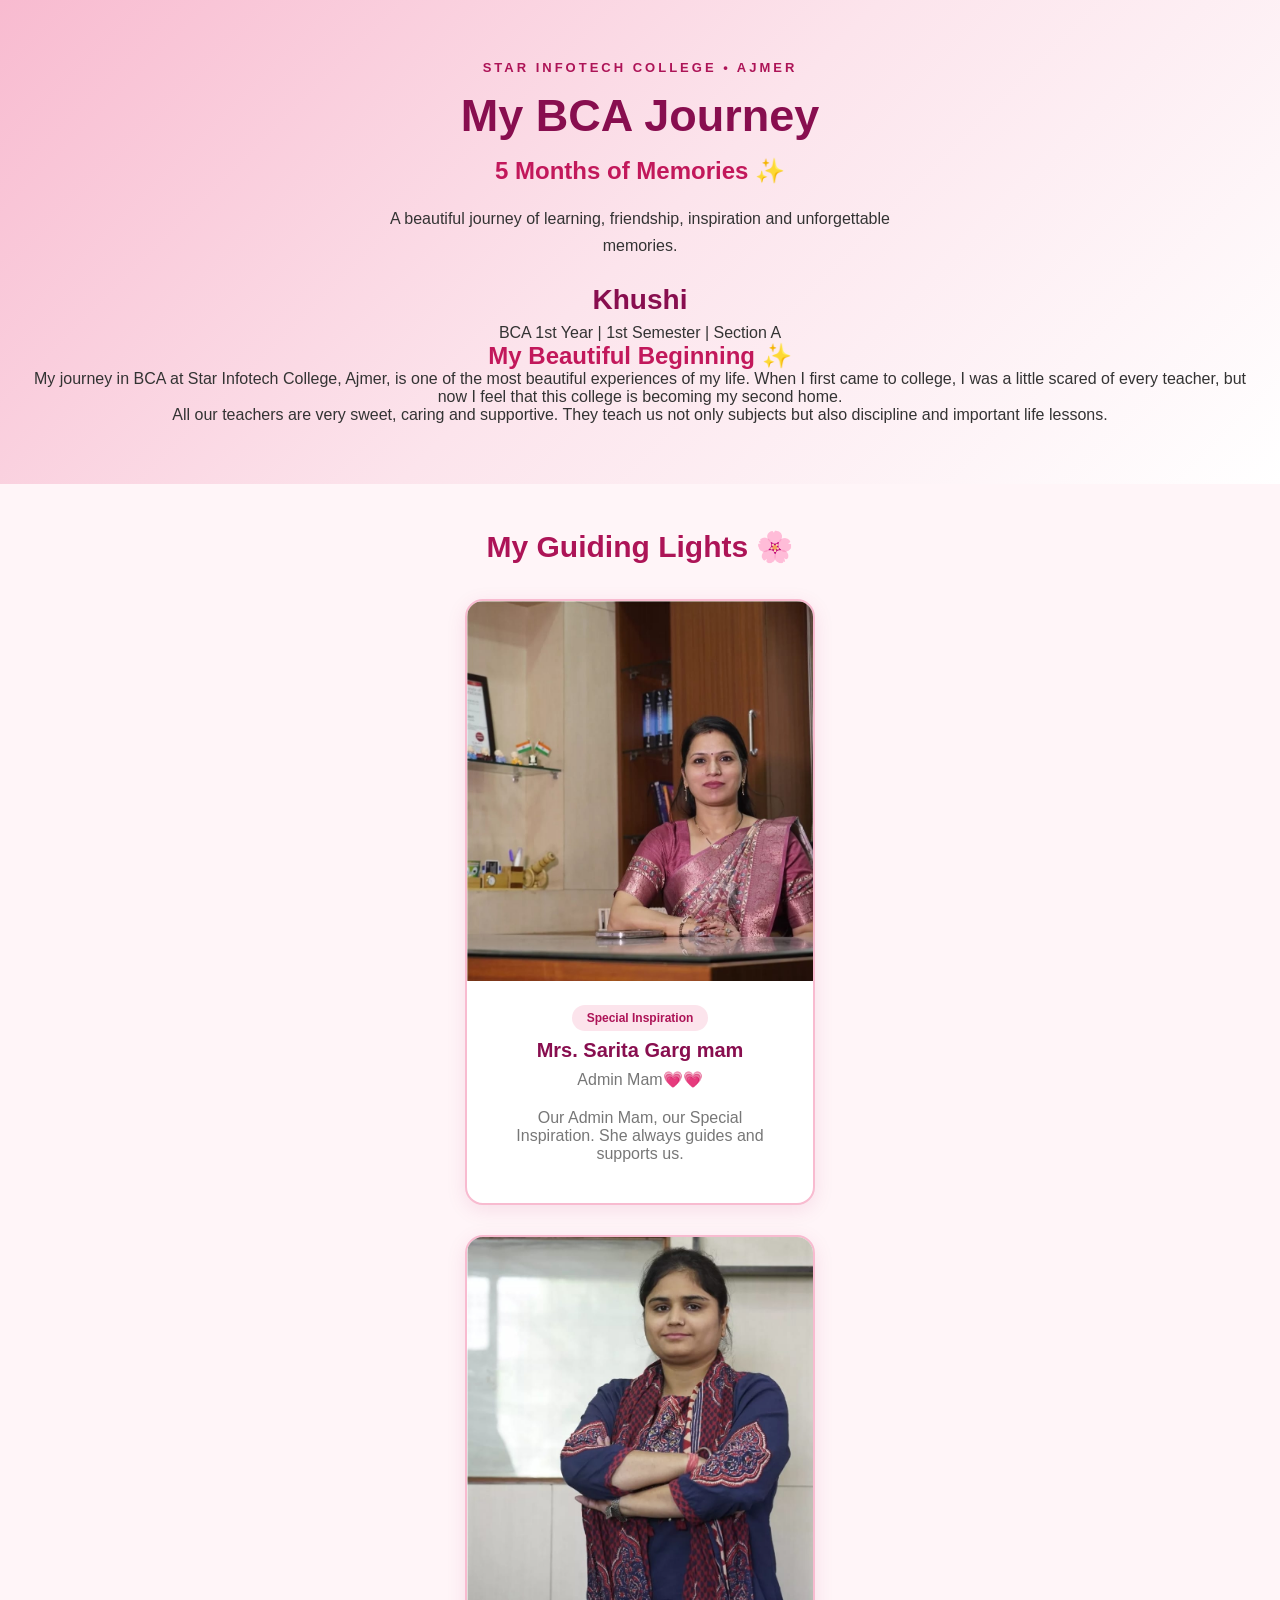
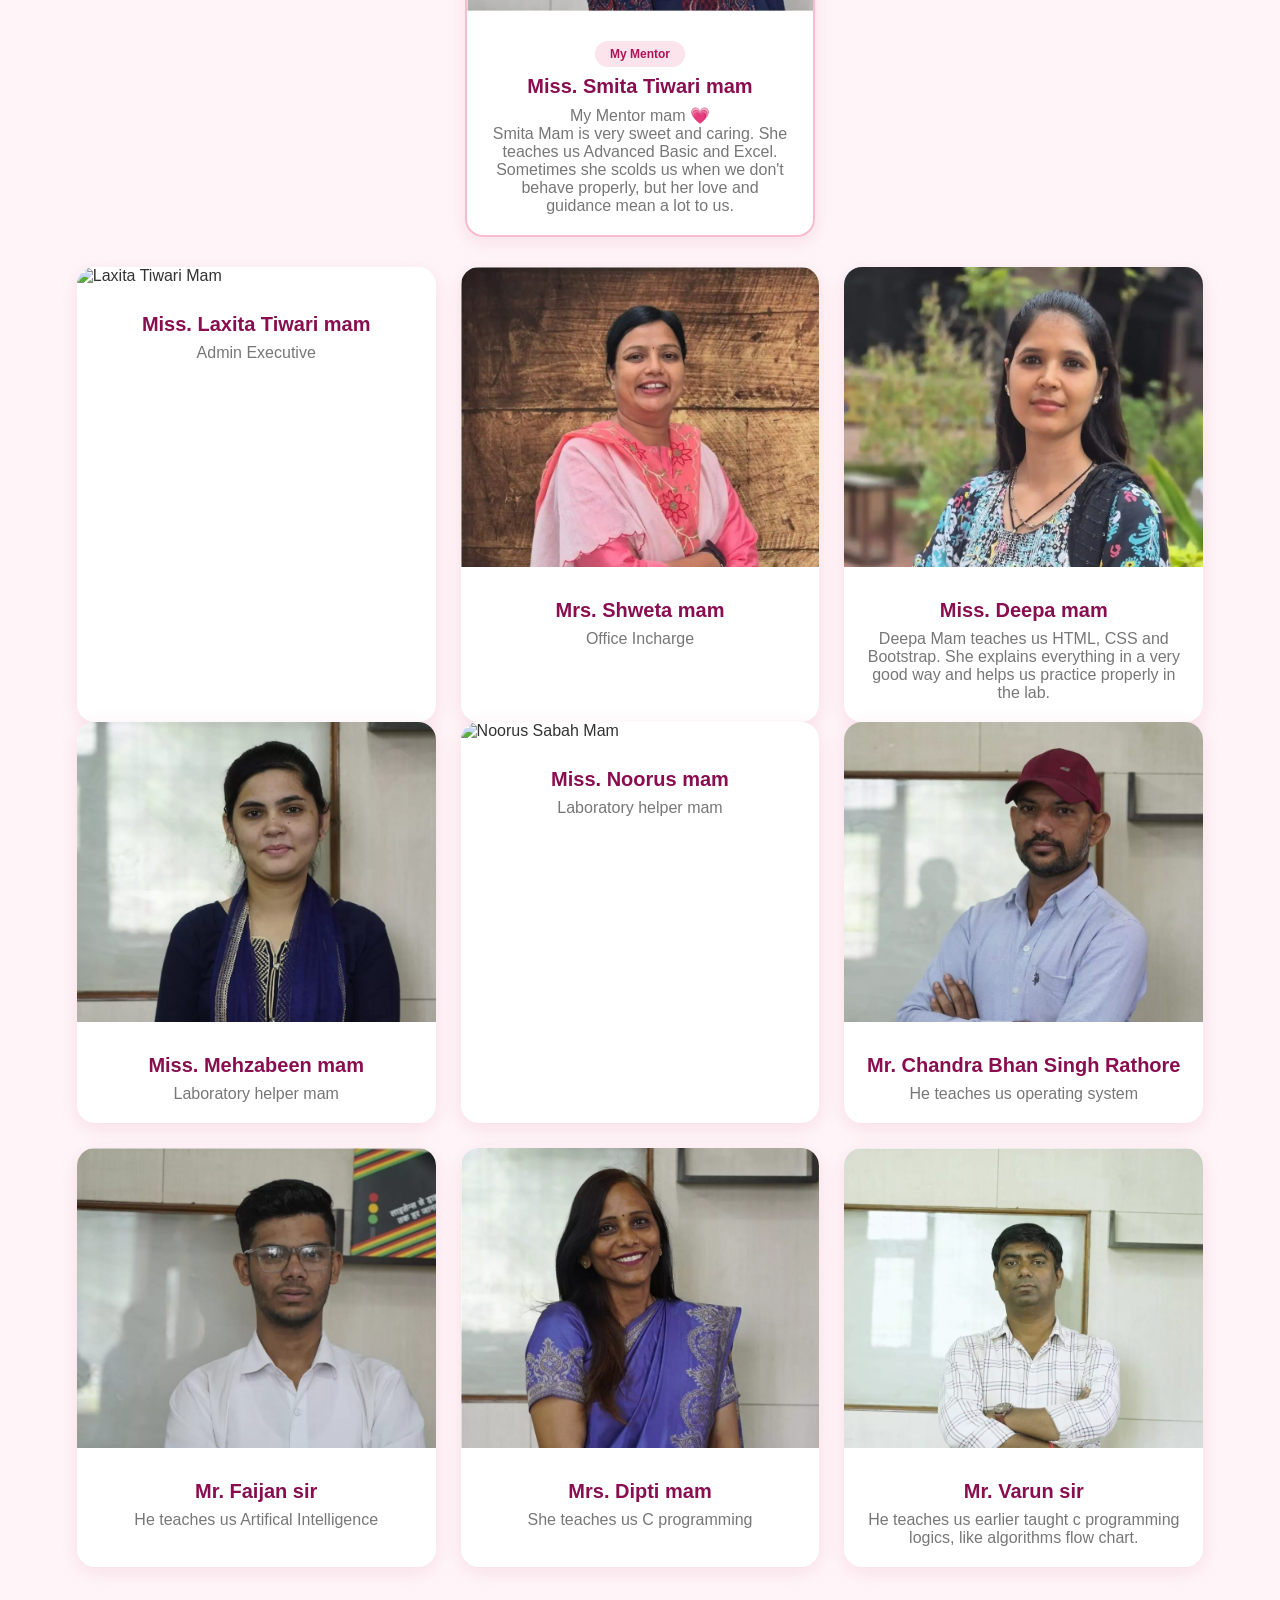
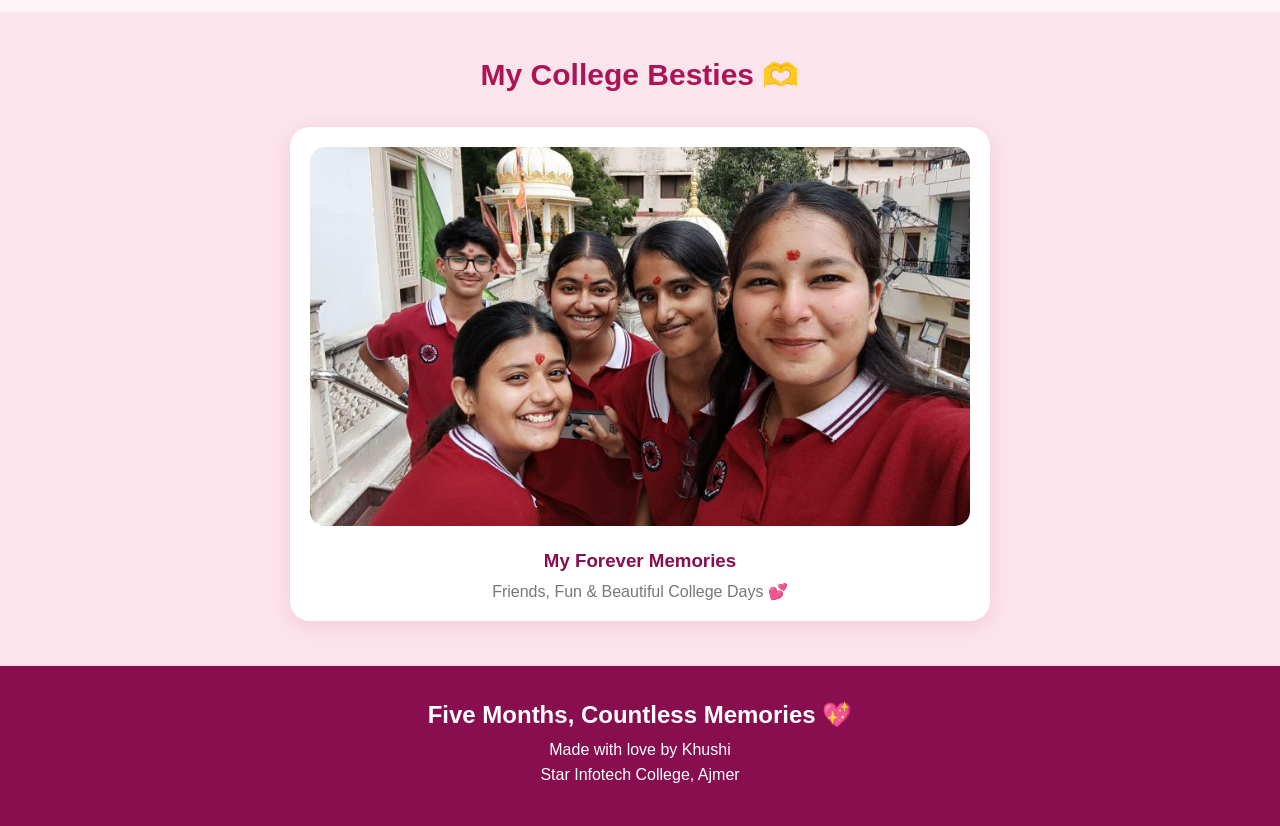
==== index.html @ 66fd8c84 "Initial commit" ====
<!DOCTYPE html>
<html lang="en">
<head>
    <meta charset="UTF-8">
    <meta name="viewport" content="width=device-width, initial-scale=1.0">
    <title>BCA Journey - Khushi</title>
    <link rel="stylesheet" href="style.css">
</head>
<body>

    <header class="hero">
        <p class="small-title">STAR INFOTECH COLLEGE • AJMER</p>
        <h1>My BCA Journey</h1>
        <h2>5 Months of Memories ✨</h2>
        <p class="intro">
            A beautiful journey of learning, friendship,
            inspiration and unforgettable memories.
        </p>
        <div class="student">
            <span>Khushi</span>
            <p>BCA 1st Year | 1st Semester | Section A</p>
        </div>
        <section class="journey">
        <h2>My Beautiful Beginning ✨</h2>

        <p>
            My journey in BCA at Star Infotech College, Ajmer,
            is one of the most beautiful experiences of my life.
            When I first came to college, I was a little scared
            of every teacher, but now I feel that this college
            is becoming my second home.
        </p>

        <p>
            All our teachers are very sweet, caring and supportive.
            They teach us not only subjects but also discipline
            and important life lessons.
        </p>
    </section>
    </header>

    <section class="teachers">
        <h2 class="section-title">My Guiding Lights 🌸</h2>

        <div class="teacher-card special">
            <img src="admin mam.jpeg" alt="Sarita Garg Mam">
            <div class="info">
                <span class="tag">Special Inspiration</span>
                <h3>Mrs. Sarita Garg mam</h3>
                <p>Admin Mam💗💗</p>
                <div class="info">
                <p>
                    Our Admin Mam, 
                    our Special Inspiration.
                    She always guides and supports us.
                </p>
                </div>
            </div>
        </div>

    
        <div class="teacher-card special">
            <img src="smita mam.jpeg" alt="Smita Tiwari Mam">
            <div class="info">
                <span class="tag">My Mentor</span>
                <h3>Miss. Smita Tiwari mam</h3>
                <p>My Mentor mam 💗</p>
                <p>
                    Smita Mam is very sweet and caring.
                    She teaches us Advanced Basic and Excel.
                    Sometimes she scolds us when we don't behave
                    properly, but her love and guidance mean a lot to us.
                </p>
            </div>
        </div>

        <div class="teacher-grid">
            <div class="teacher-card">
                <img src="laxita mam.jpeg" alt="Laxita Tiwari Mam">
                <div class="info">
                    <h3>Miss. Laxita Tiwari mam</h3>
                    <p>Admin Executive</p>
                </div>
            </div>
            <div class="teacher-card">
                <img src="shweta mam.jpeg" alt="Shweta Morwal Mam">
                <div class="info">
                    <h3>Mrs. Shweta mam</h3>
                    <p>Office Incharge </p>
                </div>
            </div>
        <div class="teacher-card">
                <img src="deepa mam.jpeg" alt="Deepa Nankwani Mam">
                <div class="info">
                    <h3>Miss. Deepa mam</h3>
                    <p>
                        Deepa Mam teaches us HTML, CSS and Bootstrap.
                        She explains everything in a very good way
                        and helps us practice properly in the lab.
            </p>
                </div>
            </div>
        </div>
        <div class="teacher-grid">    

            <div class="teacher-card">
                <img src="mehzabeen mam.jpeg" alt="Mehzabeen Moyal Mam">
                <div class="info">
                    <h3>Miss. Mehzabeen mam</h3>
                    <p>Laboratory helper mam </p>
                </div>
            </div>

            <div class="teacher-card">
                <img src="Noorus mam.jpeg" alt="Noorus Sabah Mam">
                <div class="info">
                    <h3>Miss. Noorus mam</h3>
                    <p>Laboratory helper mam</p>
                </div>
            </div>

            <div class="teacher-card">
                <img src="cb sir.jpeg" alt="Chandra Bhan Singh Rathore Sir">
                <div class="info">
                    <h3>Mr. Chandra Bhan Singh Rathore</h3>
                    <p>He teaches us operating system </p>
                </div>
            </div>

            <div class="teacher-card">
                <img src="Faijan sir.jpeg" alt="Faijan Ansari Sir">
                <div class="info">
                    <h3>Mr. Faijan sir</h3>
                    <p>He teaches us Artifical Intelligence </p>
                </div>
            </div>

            <div class="teacher-card">
                <img src="deepti mam.jpeg" alt="Dipti Kothari Mam">
                <div class="info">
                    <h3>Mrs. Dipti mam</h3>
                    <p>She teaches us C programming </p>
                </div>
            </div>

            <div class="teacher-card">
                <img src="varun sir.jpeg" alt="Varun Bundel Sir">
                <div class="info">
                    <h3>Mr. Varun sir</h3>
                    <p>He teaches us earlier taught c programming logics, like algorithms flow chart.</p>
                </div>
            </div>
        </div>
    </section>
    <section class="friends">
        <h2 class="section-title">My College Besties 🫶</h2>

        <div class="friend-card">
            <img src="frds.jpeg" alt="Khushi and Friends">
            <h3>My Forever Memories</h3>
            <p>Friends, Fun & Beautiful College Days 💕</p>
        </div>
    </section>

    <footer>
        <h2>Five Months, Countless Memories 💖</h2>
        <p>Made with love by Khushi</p>
        <p>Star Infotech College, Ajmer</p>
    </footer>

</body>
</html>
---- style.css ----
* {
    margin: 0;
    padding: 0;
    box-sizing: border-box;
}

body {
    font-family: 'Segoe UI', Arial, sans-serif;
    background: #fff5f8;
    color: #333;
}


.hero {
    text-align: center;
    padding: 60px 20px;
    background: linear-gradient(135deg, #f8bbd0, #fce4ec, #fff);
}

.small-title {
    letter-spacing: 3px;
    color: #ad1457;
    font-size: 13px;
    font-weight: bold;
}

.hero h1 {
    font-size: 45px;
    color: #880e4f;
    margin: 15px 0;
}

.hero h2 {
    color: #c2185b;
    font-size: 24px;
}

.intro {
    margin: 20px auto;
    max-width: 500px;
    line-height: 1.7;
}

.student {
    margin-top: 25px;
}

.student span {
    font-size: 28px;
    font-weight: bold;
    color: #880e4f;
}

.student p {
    margin-top: 8px;
}

/* Section */
.teachers,
.friends {
    padding: 45px 6%;
}

.section-title {
    text-align: center;
    font-size: 30px;
    color: #ad1457;
    margin-bottom: 35px;
}

.teacher-card {
    background: white;
    border-radius: 18px;
    overflow: hidden;
    box-shadow: 0 5px 20px rgba(173, 20, 87, 0.10);
    transition: 0.3s;
}

.teacher-card:hover {
    transform: translateY(-6px);
    box-shadow: 0 10px 25px rgba(173, 20, 87, 0.20);
}

.teacher-card img {
    width: 100%;
    height: 300px;
    object-fit: cover;
    object-position: center top;
}

.info {
    padding: 20px;
    text-align: center;
}

.info h3 {
    color: #880e4f;
    font-size: 20px;
    margin: 8px 0;
}

.info p {
    color: #777;
}

/* Admin and Mentor Cards */
.special {
    max-width: 350px;
    margin: 0 auto 30px;
    border: 2px solid #f8bbd0;
}

.special img {
    height: 380px;
}

.tag {
    display: inline-block;
    background: #fce4ec;
    color: #ad1457;
    padding: 6px 15px;
    border-radius: 20px;
    font-size: 12px;
    font-weight: bold;
}


.teacher-grid {
    display: grid;
    grid-template-columns: repeat(3, 1fr);
    gap: 25px;
}


.friends {
    background: #fce4ec;
}

.friend-card {
    max-width: 700px;
    margin: auto;
    text-align: center;
    background: white;
    padding: 20px;
    border-radius: 20px;
    box-shadow: 0 5px 20px rgba(173, 20, 87, 0.12);
}

.friend-card img {
    width: 100%;
    height: auto;
    max-height: 600px;
    object-fit: contain;
    border-radius: 15px;
}

.friend-card h3 {
    color: #880e4f;
    margin: 20px 0 10px;
}

.friend-card p {
    color: #777;
}

/* Footer */
footer {
    text-align: center;
    padding: 35px 20px;
    background: #880e4f;
    color: white;
}

footer h2 {
    margin-bottom: 12px;
}

footer p {
    margin: 7px 0;
}


@media (max-width: 768px) {

    .hero h1 {
        font-size: 32px;
    }

    .teacher-grid {
        grid-template-columns: repeat(2, 1fr);
        gap: 15px;
    }

    .teacher-card img {
        height: 220px;
    }

    .special img {
        height: 320px;
    }

    .info h3 {
        font-size: 16px;
    }

    .section-title {
        font-size: 24px;
    }
}

@media (max-width: 480px) {

    .teacher-grid {
        grid-template-columns: 1fr;
    }

    .teacher-card img {
        height: 300px;
    }

    .special img {
        height: 350px;
    }
}
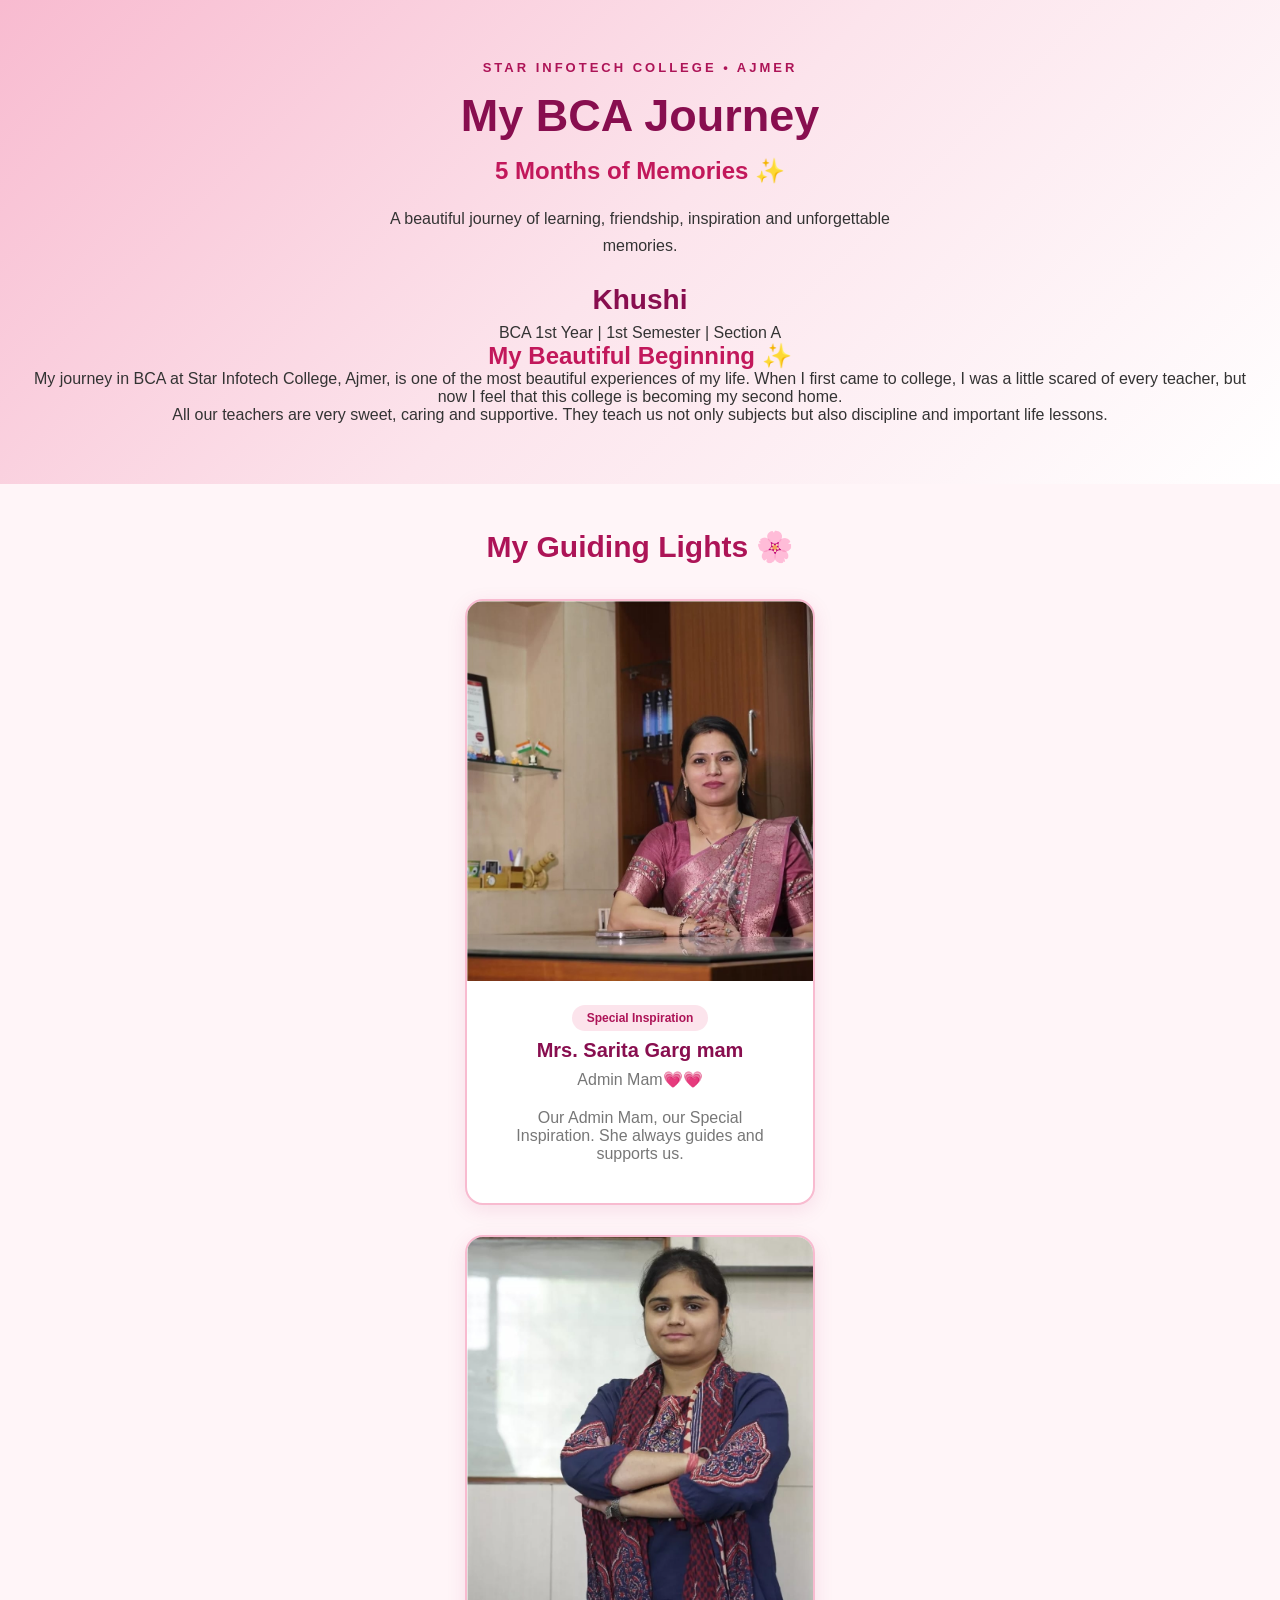
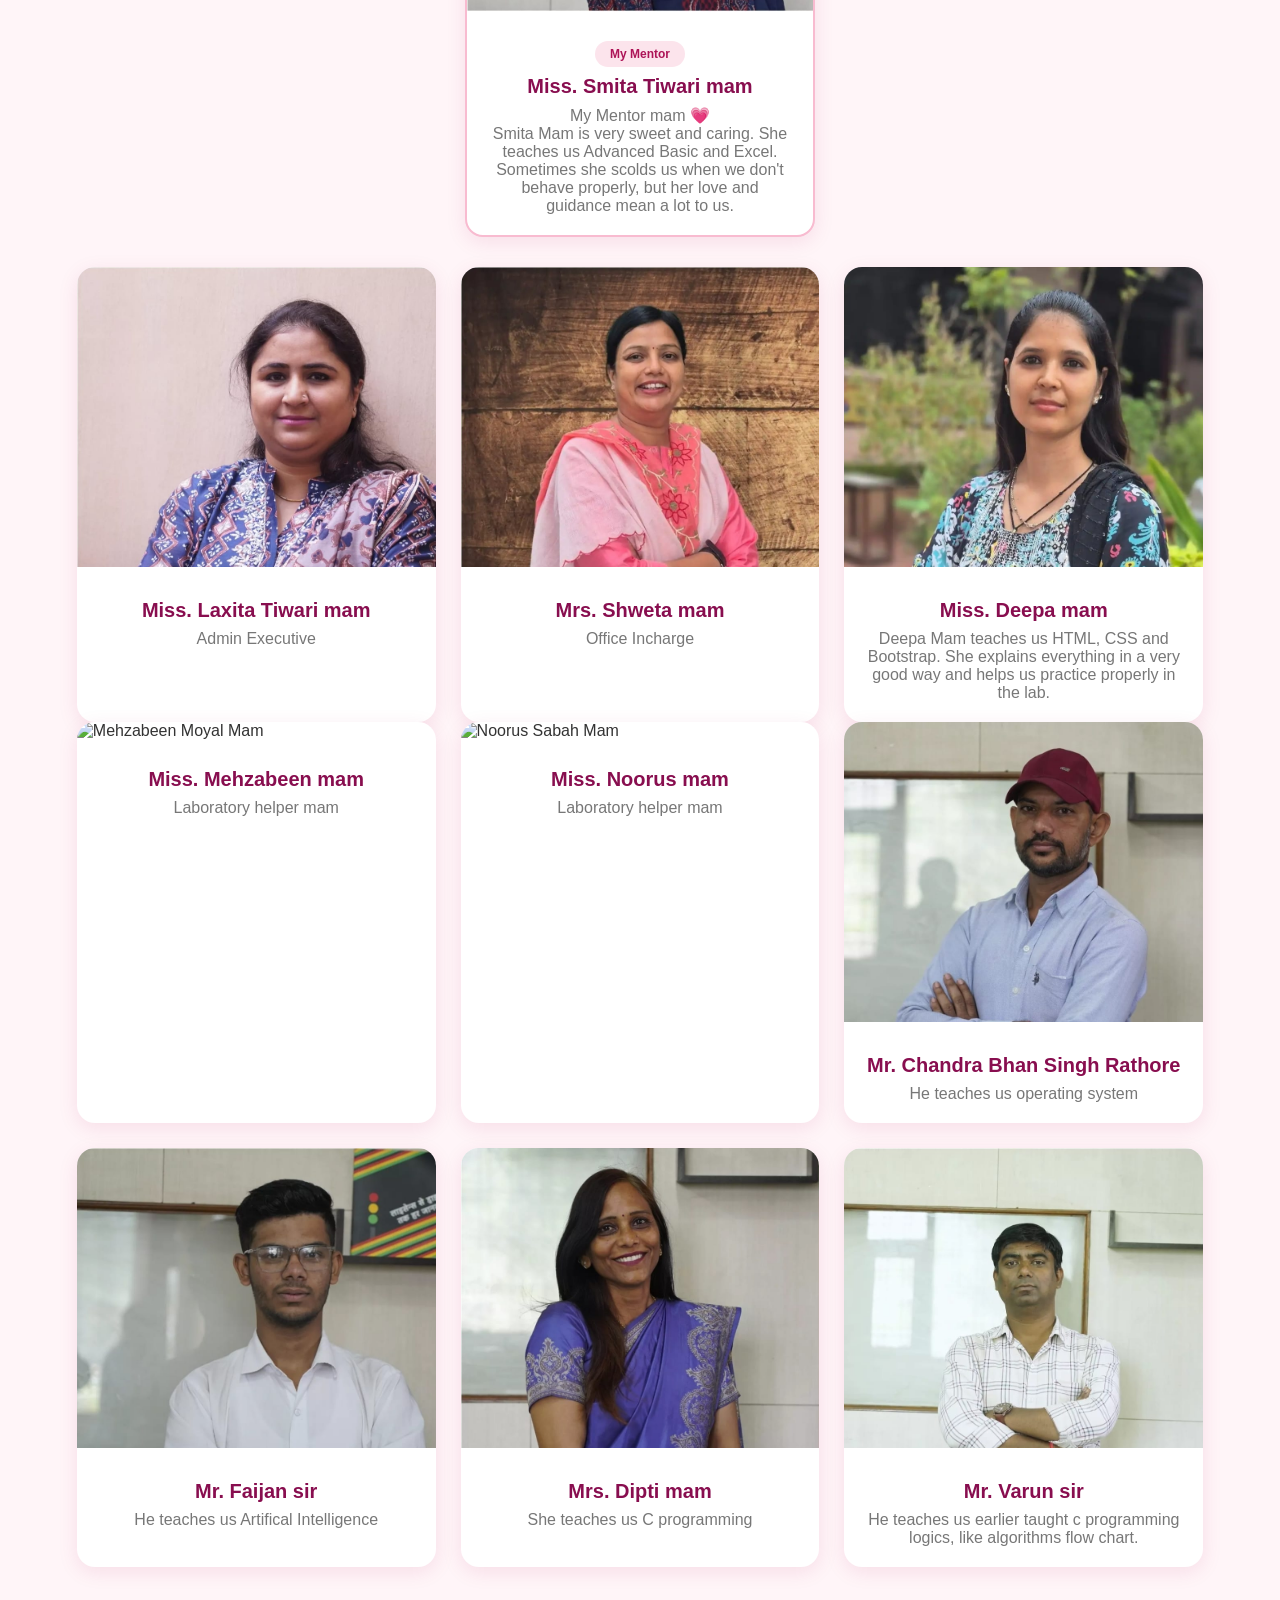
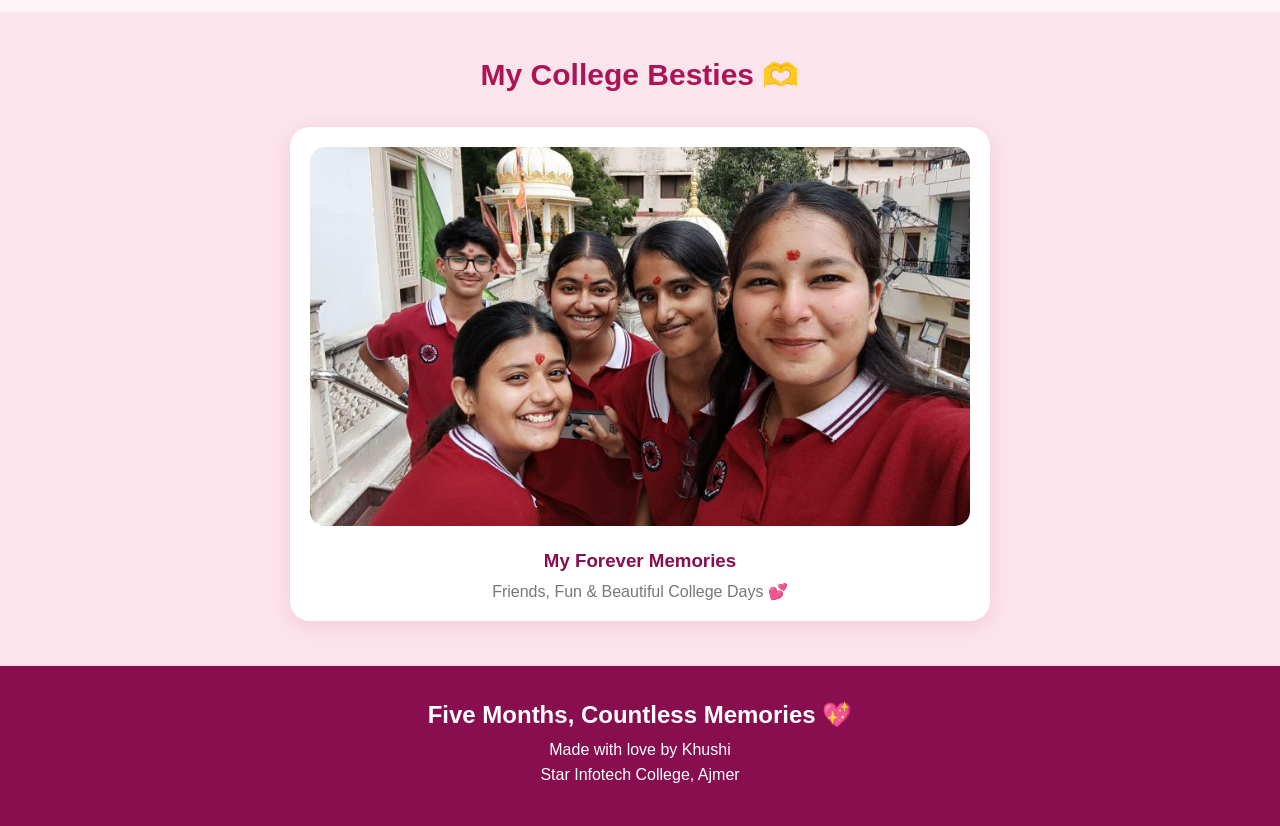
==== commit 5bfa416f: "Add files via upload" ====
--- a/index.html
+++ b/index.html
@@ -76,7 +76,7 @@
 
         <div class="teacher-grid">
             <div class="teacher-card">
-                <img src="laxita mam.jpeg" alt="Laxita Tiwari Mam">
+                <img src="Laxita mam.jpeg" alt="Laxita Tiwari Mam">
                 <div class="info">
                     <h3>Miss. Laxita Tiwari mam</h3>
                     <p>Admin Executive</p>
@@ -104,7 +104,7 @@
         <div class="teacher-grid">    
 
             <div class="teacher-card">
-                <img src="mehzabeen mam.jpeg" alt="Mehzabeen Moyal Mam">
+                <img src="Mehzabeen mam.jpeg" alt="Mehzabeen Moyal Mam">
                 <div class="info">
                     <h3>Miss. Mehzabeen mam</h3>
                     <p>Laboratory helper mam </p>
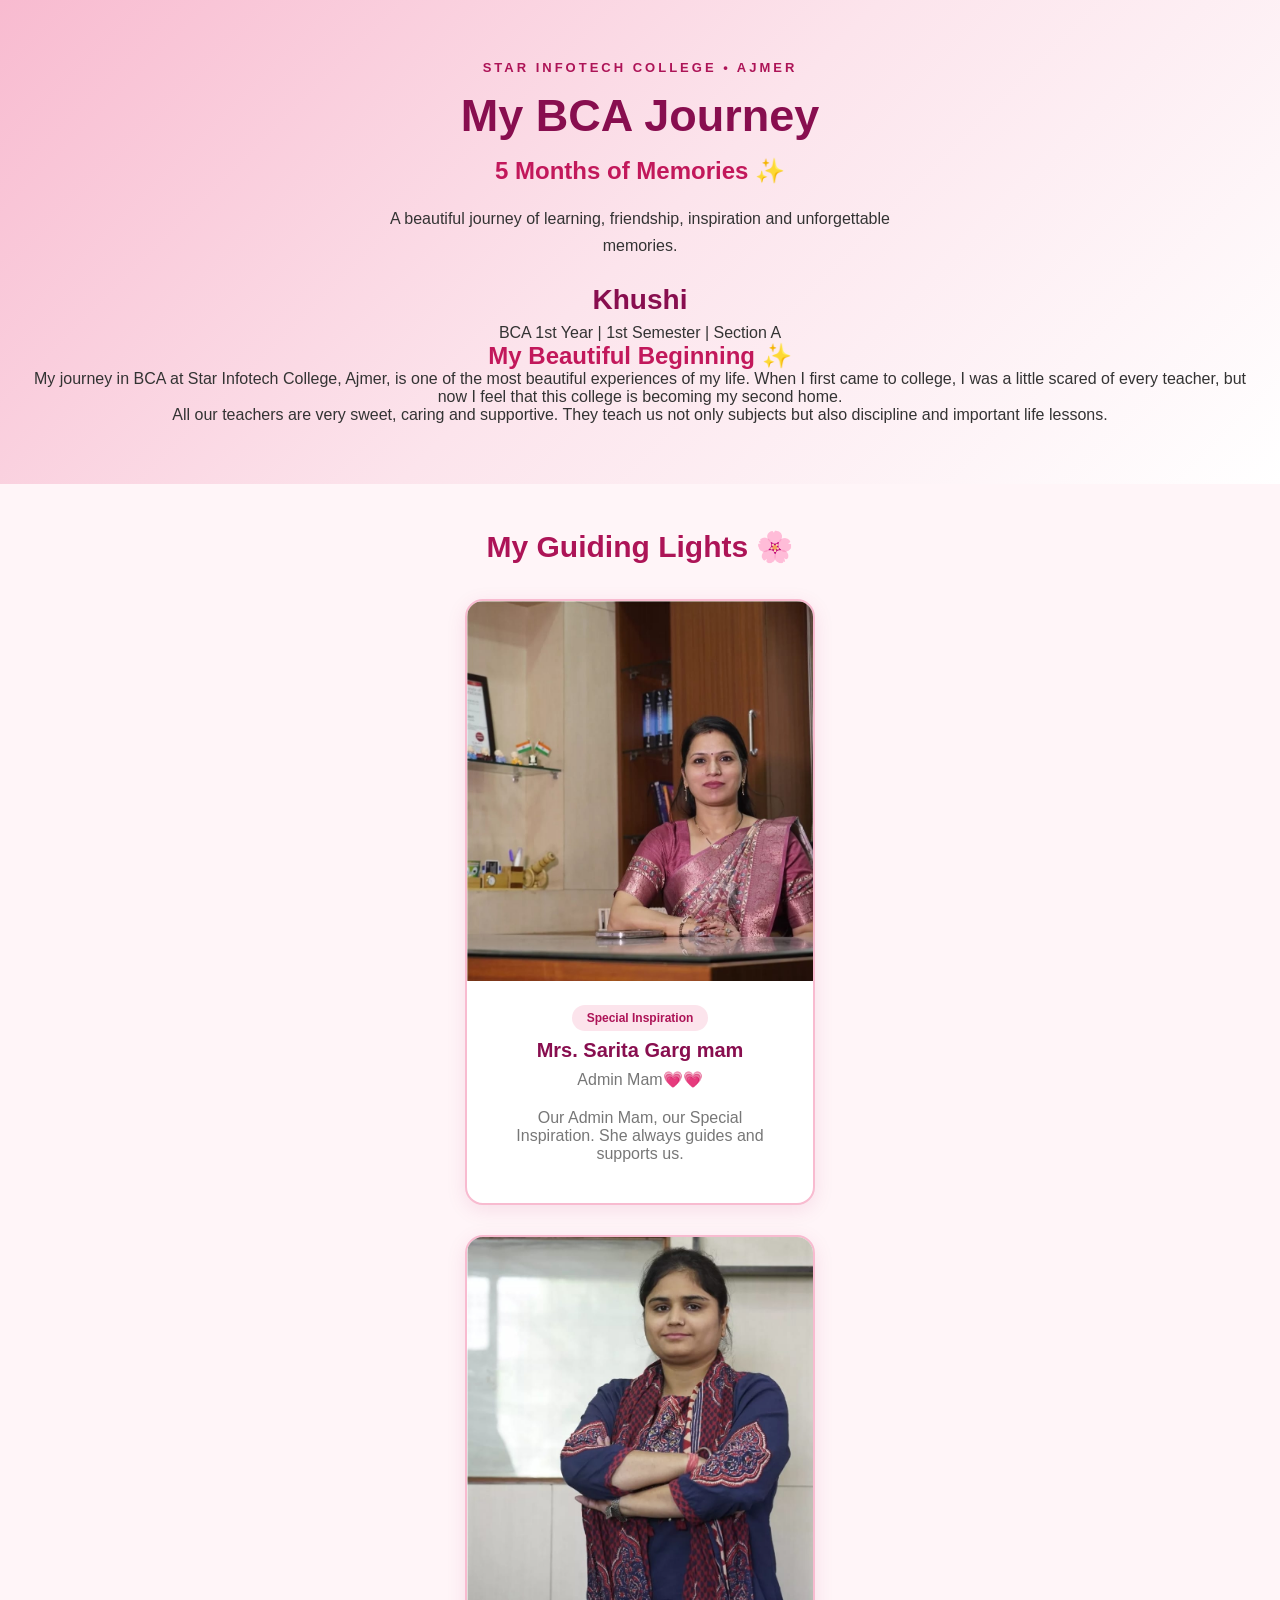
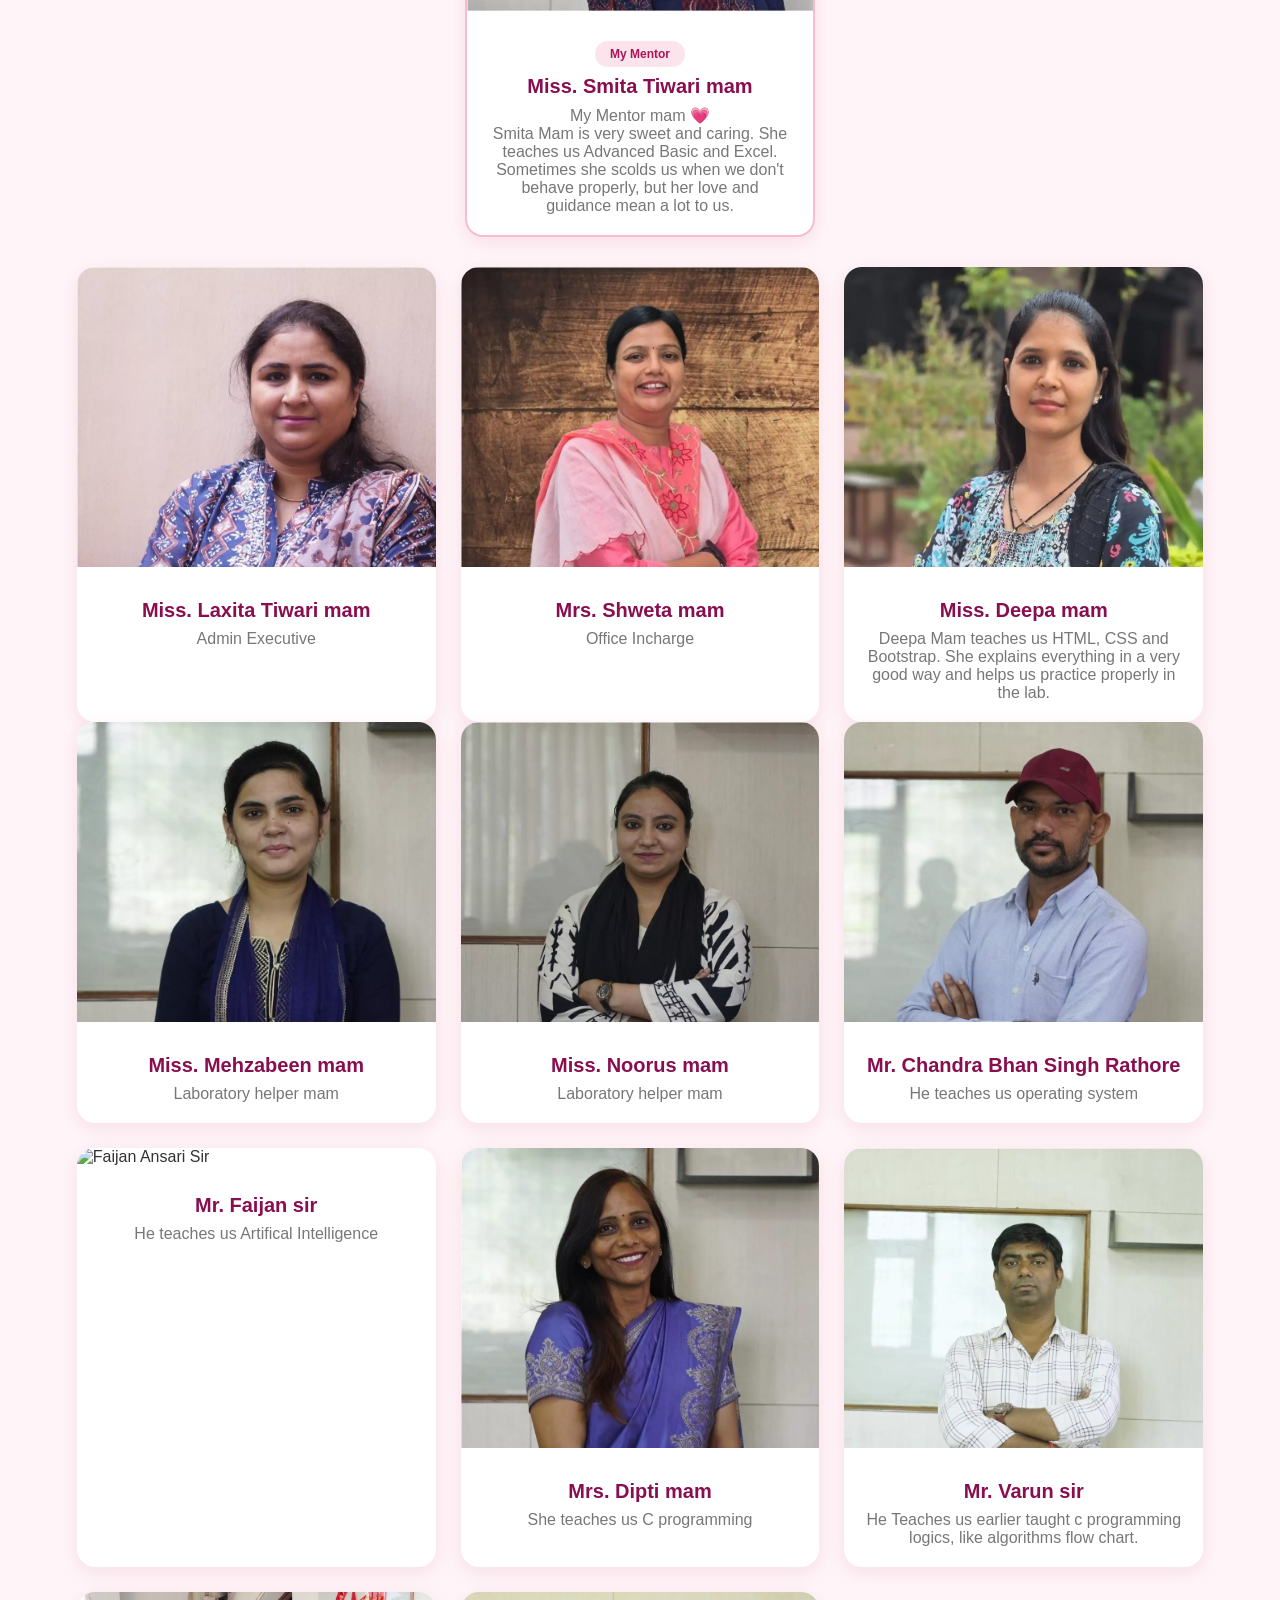
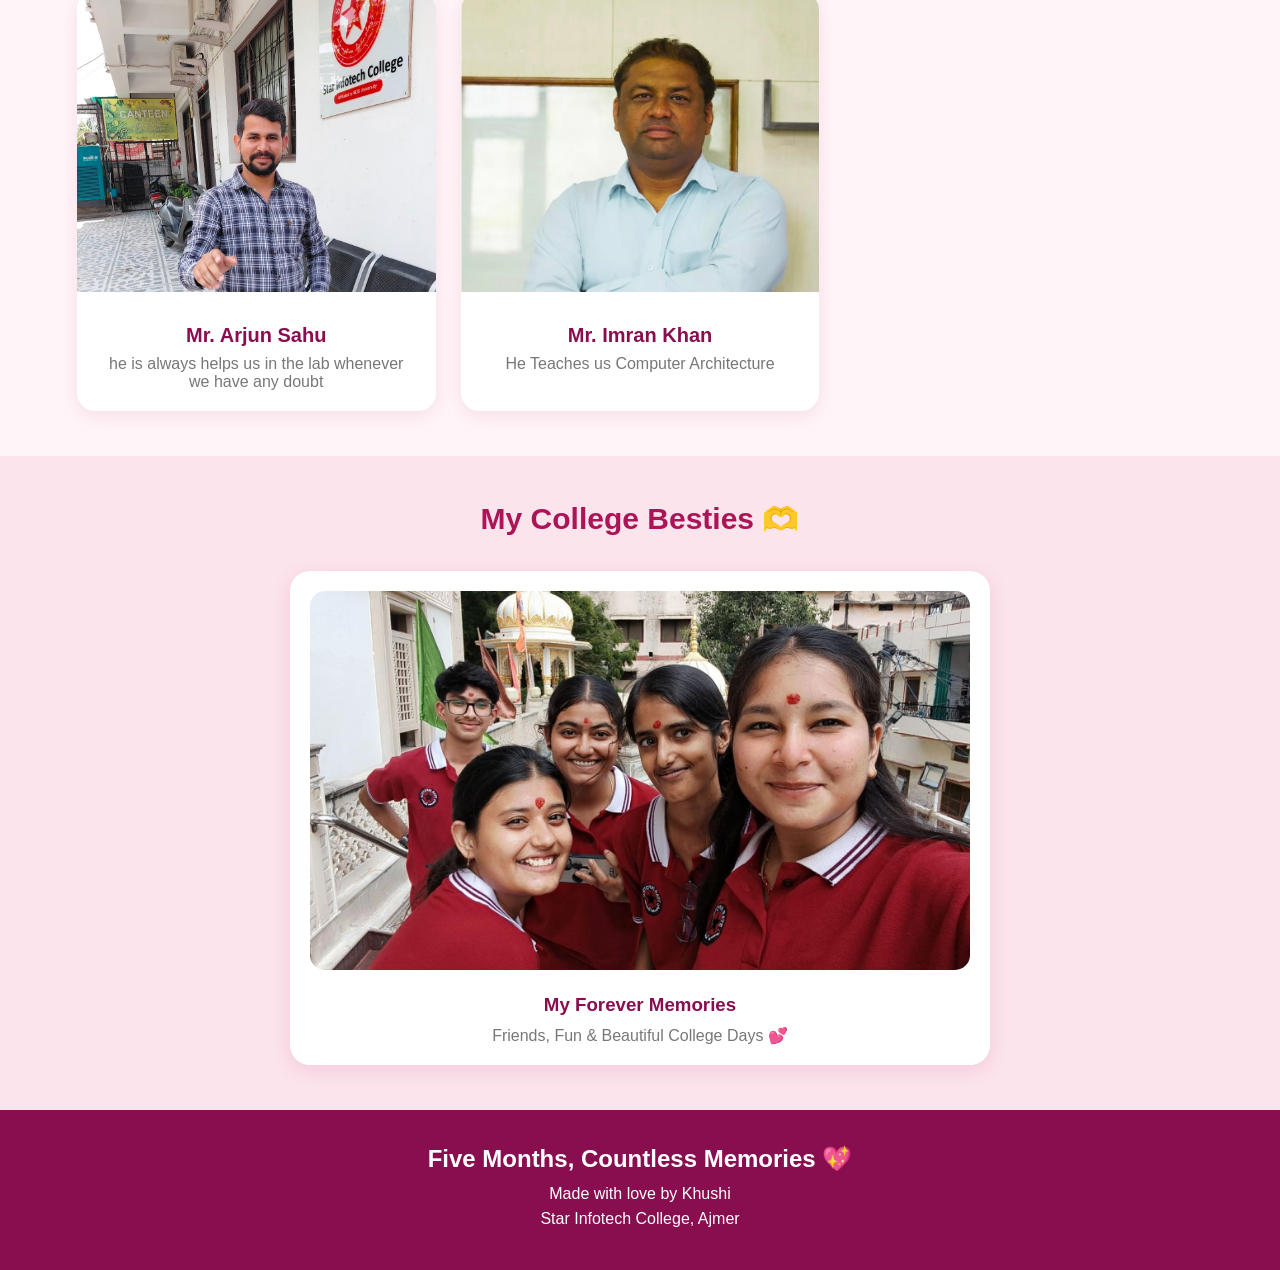
==== commit 80992b8f: "Add files via upload" ====
--- a/index.html
+++ b/index.html
@@ -104,7 +104,7 @@
         <div class="teacher-grid">    
 
             <div class="teacher-card">
-                <img src="Mehzabeen mam.jpeg" alt="Mehzabeen Moyal Mam">
+                <img src="mehzabeen mam.jpeg" alt="Mehzabeen Moyal Mam">
                 <div class="info">
                     <h3>Miss. Mehzabeen mam</h3>
                     <p>Laboratory helper mam </p>
@@ -112,7 +112,7 @@
             </div>
 
             <div class="teacher-card">
-                <img src="Noorus mam.jpeg" alt="Noorus Sabah Mam">
+                <img src="noorus mam.jpeg" alt="Noorus Sabah Mam">
                 <div class="info">
                     <h3>Miss. Noorus mam</h3>
                     <p>Laboratory helper mam</p>
@@ -128,7 +128,7 @@
             </div>
 
             <div class="teacher-card">
-                <img src="Faijan sir.jpeg" alt="Faijan Ansari Sir">
+                <img src="faijan sir.jpeg" alt="Faijan Ansari Sir">
                 <div class="info">
                     <h3>Mr. Faijan sir</h3>
                     <p>He teaches us Artifical Intelligence </p>
@@ -147,7 +147,23 @@
                 <img src="varun sir.jpeg" alt="Varun Bundel Sir">
                 <div class="info">
                     <h3>Mr. Varun sir</h3>
-                    <p>He teaches us earlier taught c programming logics, like algorithms flow chart.</p>
+                    <p>He Teaches us earlier taught c programming logics, like algorithms flow chart.</p>
+                </div>
+            </div>
+
+            <div class="teacher-card">
+                <img src="Arjun sir.jpg" alt="Arjun sir">
+                <div class="info">
+                    <h3>Mr. Arjun Sahu</h3>
+                    <p>he is always helps us in the lab whenever we have any doubt </p>
+                </div>
+            </div>
+
+            <div class="teacher-card">
+                <img src="imran sir.jpg" alt="Imran sir">
+                <div class="info">
+                    <h3>Mr. Imran Khan</h3>
+                    <p>He Teaches us Computer Architecture </p>
                 </div>
             </div>
         </div>
